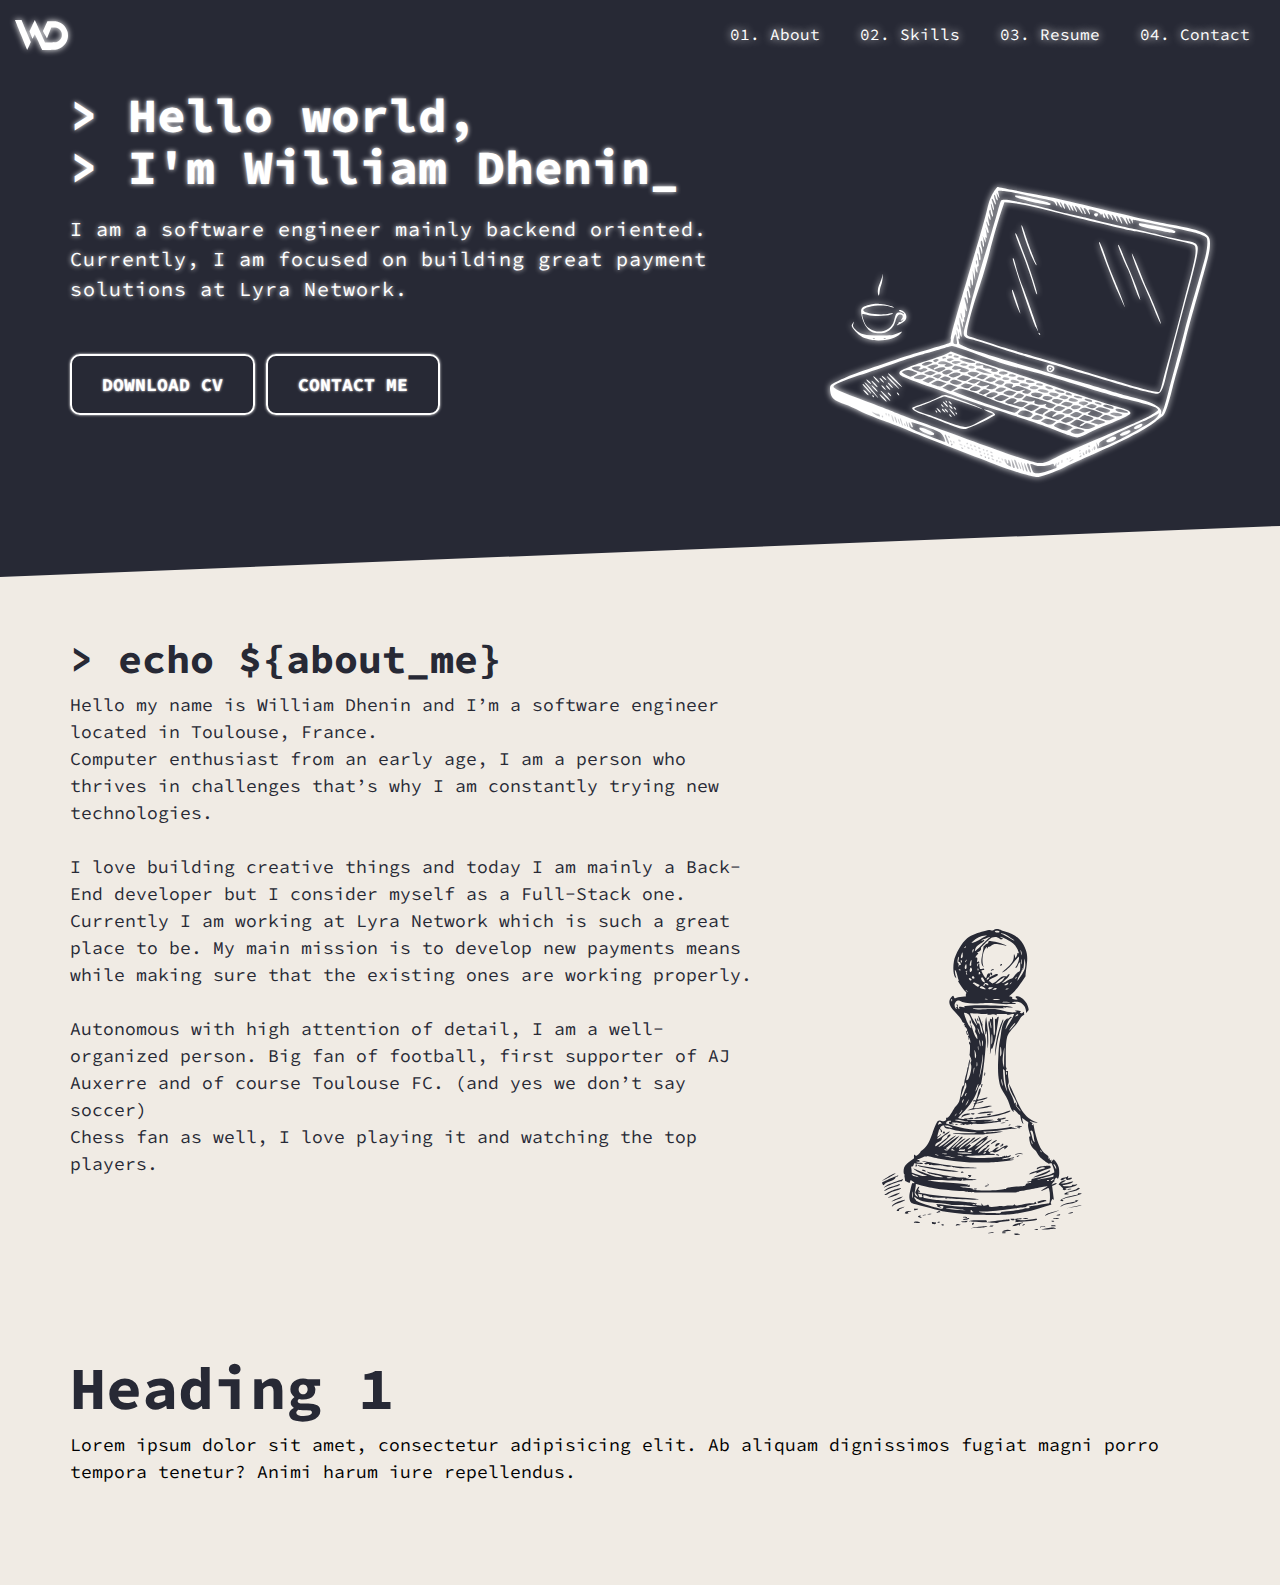
==== index.html @ f94aff94 "First commit" ====
<!doctype html>
<html lang="en">
<head>
    <meta charset="UTF-8">
    <meta name="viewport"
          content="width=device-width, user-scalable=no, initial-scale=1.0, maximum-scale=1.0, minimum-scale=1.0">
    <meta http-equiv="X-UA-Compatible" content="ie=edge">
    <title>Document</title>
    <link rel="stylesheet" href="css/normalize.css">
    <link rel="stylesheet" href="css/styles.css">
    <link rel="preconnect" href="https://fonts.googleapis.com">
    <link rel="preconnect" href="https://fonts.gstatic.com" crossorigin>
    <link href="https://fonts.googleapis.com/css2?family=Source+Code+Pro:ital,wght@0,400;0,700;1,300&display=swap"
          rel="stylesheet">
</head>
<body>
<header>
    <nav class="nav collapsible">
        <a aria-label="WD" class="nav__brand" href="/">
            <img class="logo logo--white" src="images/logo.svg" alt=""/>
        </a>
        <img class="icon icon--white nav__toggler" src="images/menu.svg" alt=""/>
        <ul class="list nav__list collapsible__content">
            <li class="nav__item">
                <a target="_blank" href="#">01. About</a>
            </li>
            <li class="nav__item">
                <a target="_blank" href="#">02. Skills</a>
            </li>
            <li class="nav__item">
                <a target="_blank" href="#">03. Resume</a>
            </li>
            <li class="nav__item">
                <a target="_blank" href="#">04. Contact</a>
            </li>
        </ul>
    </nav>
</header>
<section class="block block--dark block--skewed-left hero">
    <div class="container grid grid--1x2">
        <header class="block__header hero__content">
            <h2 class="block__heading">> Hello world, <br> > I'm William Dhenin_</h2>
            <p class="hero__tagline">I am a software engineer mainly backend oriented.
                Currently, I am focused on building great payment solutions at Lyra Network.</p>
            <a href="" class="btn btn--primary">Download CV</a>
            <a href="" class="btn btn--primary">Contact Me</a>
        </header>
        <img class="hero__image" src="images/computer.svg" alt="">
    </div>
</section>

<section class="block about">
    <div class="container grid grid--1x2">
        <header class="block__header about__content">
            <h3 class="block__heading">> echo ${about_me}</h3>
            <p class="about__text">Hello my name is William Dhenin and I’m a software engineer located in Toulouse,
                France.<br>Computer enthusiast from an early age, I am a person who thrives in challenges that’s why I am
                constantly trying new technologies. <br><br> I love building creative things and today I am mainly a
                Back-End developer but I consider myself as a Full-Stack one.<br>Currently I am working at Lyra Network
                which is such a great place to be. My main mission is to develop new payments means while making sure
                that the existing ones are working properly. <br><br>Autonomous with high attention of detail, I am a
                well-organized person. Big fan of football, first supporter of AJ Auxerre and of course Toulouse FC.
                (and yes we don’t say soccer)<br>Chess fan as well, I love playing it and watching the top players.</p>
        </header>
        <img class="about__image" src="images/chess.svg" alt="">
    </div>
</section>
<section class="block">
    <div class="container">
        <header class="block__header">
            <h1 class="block__heading">Heading 1</h1>
            <p>Lorem ipsum dolor sit amet, consectetur adipisicing elit. Ab aliquam dignissimos fugiat magni porro
                tempora
                tenetur? Animi harum iure repellendus.
            </p>
        </header>
    </div>
</section>
<script src="js/main.js"></script>
</body>
</html>
---- css/styles.css ----
:root {
    --color-primary: #272935;
    --color-secondary: #f0ebe4;
}

html {
    font-size: 62.5%

}

*,*::after, *::before {
    box-sizing: border-box;
}

body {
    font-family: 'Source Code Pro', Arial, Helvetica, sans-serif;
    font-size: 1.8rem;
    line-height: 1.5;
    background-color: var(--color-secondary);
}

h1,
h2,
h3,
h4{
    margin-bottom: 1rem;
    color: var(--color-primary);
    line-height: 1.1;
}

h1 {
    font-size: 5.5rem;

}

h2 {
    font-size: 4.8rem;
}

h3 {
    font-size: 4rem;
}

h4 {
    font-size: 2.6rem
}

.heading--secondary {
    color: white;
}

p {
    margin-top: 0;
}

@media screen and (min-width: 1024px) {
    body {
        font-size: 1.8rem;
    }

    h1 {
        font-size: 6rem;
    }

    h2 {
        font-size: 4.8rem;
    }

    h3 {
        font-size: 4rem;
    }

    h4 {
        font-size: 2.4rem
    }
}


/* Badges */
.badge {
    border-radius: 20px;
    font-size: 1.6rem;
    padding: 0.2rem 1rem;
    white-space: nowrap;
}

.badge--primary {
    background: var(--color-primary);
    color: white;
    text-shadow: #FFFFFF 0 0 0.15em;
}

@media screen and (min-width: 1024px) {
    .badge {
        font-size: 1.4rem;
    }
}

/* Button */
.btn {
    border-radius: 10px;
    border: 2px solid white;
    font-size: 1.8rem;
    font-weight: 700;
    padding: 1.5rem 3rem;
    text-align: center;
    text-transform: uppercase;
    transition: background-color 0.3s;
    white-space: nowrap;
    display: inline-block;
}

.btn--primary{
    background-color: transparent;
    box-shadow: #FFFFFF 0 0 0.15em;
    color: white;
    text-shadow: #FFFFFF 0 0 0.15em;
}

.btn--primary:hover {
    background-color: white;
    color: var(--color-primary);
}

.btn--block {
    width: 100%;
    display: inline-block;
    margin-top: 1rem;
}


/* Cards */
.card {
    border-radius: 7px;
    box-shadow: 0 0 20px 2px lightgray;
    background-color: rgba(201, 200, 199, 0.63);
}
.card__header {
    display: flex;
    justify-content: space-between;
    flex-wrap: wrap;
}
.card__header, .card__footer {
    padding: 1rem 2rem;
}

.card__title::before {
    content: "@";
}

.card__title {
    margin: 0;
}

.card__subtitle {
    font-size: 1.5rem;
    font-style: italic;
}

.card__body{
    color: var(--color-primary);
    font-size: 1.5rem;
    padding : 0 2rem;
}

.card__footer {
    color: var(--color-primary);
    font-size: 1.4rem;
    font-weight: 700;
}

/* Skills */

.skill__bar {
    width: 100%; /* Full width */
    background-color: #ddd; /* Grey background */
    height: 10px;
}
.skill__bar--java {
    height: 10px;
    width: 90%;
    background-color: #04AA6D;
}

/* Blocks */
.block{
    --padding-vertical: 6rem;
    padding: var(--padding-vertical) 2rem;
}

.block__header {
    text-align: left;
    margin-bottom: 4rem;
}
.block__heading{
    margin-top: 0;
}

.block--dark{
    background: var(--color-primary);
    text-shadow: #FFFFFF 0 0 0.3em;
    box-shadow: #FFFFFF 0 0 0.3em;
    color: white;
}

.block--dark .block__heading {
    color: white;
}

.block--skewed-right {
    padding-bottom: calc(var(--padding-vertical) + 4rem);
    clip-path: polygon(0% 0%, 100% 0%, 100% 100%, 0% 80%);
}

.block--skewed-left {
    padding-bottom: calc(var(--padding-vertical) + 4rem);
    clip-path: polygon(0% 0%, 100% 0%, 100% 80%, 0% 100%);
}

.container {
    max-width: 1140px;
    margin: 0 auto;
}

/* Grids */

.grid {
    display: grid;
}

@media screen and (min-width: 768px) {
    .grid--1x2 {
        grid-template-columns: 1fr 1fr;
    }
}


/* Collapsibles */

.collapsible__header {
    display: flex;
    justify-content: space-between;
}

.collapsible__heading {
    margin-top: 0;
    font-size: 3rem;
}

.collapsible__chevron {
    transform: rotate(-90deg);
    transition: transform 0.3s;
}

.collapsible__content {
    max-height: 0;
    overflow: hidden;
    opacity: 0;
    transition: all 0.3s;
}

.collapsible--expanded .collapsible__chevron {
    transform: rotate(0);
}

.collapsible--expanded .collapsible__content {
    max-height: 100%;
    opacity: 1;
}

/* Lists */

.list {
    list-style: none;
    padding-left: 0;
}

.list--inline .list__item {
    display: inline-block;
    margin-right: 2rem;
}

/* Links */

a {
    text-decoration: none;

}

/* Logo */

.logo {
    padding: 5px;
    height: 40px;
}

/* Icons */

.icon {
    width: 40px;
    height: 40px;
}

.icon--white, .logo--white{
    filter: brightness(0) invert(1) drop-shadow(0px 0px 3px #FFFFFF);
}

/* Navigation Bar */
.nav{
    background: var(--color-primary);
    display: flex;
    justify-content: space-between;
    flex-wrap: wrap;
    padding: 1rem;
    align-items: center;
    text-shadow: #FFFFFF 0 0 0.5em;
}
.nav__list {
    width: 100%;
    margin: 0;
}

.nav__item {
    padding: 0.5rem 2rem;
    border-bottom: 1px solid grey;
}

.nav__item:last-of-type {
    border-bottom: none;
}

.nav__item>a {
    color: #fff;
    transition: color 0.3s;
}

.nav__item>a:hover {
    color: #d2d0db;
}

.nav__toggler {
    transition: box-shadow 0.15s;
}

.nav.collapsible--expanded .nav__toggler {
    opacity: 1;
}

.nav__brand {
    transform: translateY(5px);
    width: 150px;
}

@media screen and (min-width: 768px) {
    .nav__toggler {
        display: none;
    }
    .nav__list {
        width: auto;
        display: flex;
        font-size: 1.6rem;
        max-height: 100%;
        opacity: 1;
    }
    .nav__item {
        border: 0;
    }
}

/* Hero */
.hero {
    clip-path: polygon(0% 0%, 100% 0%, 100% 90%, 0% 100%);
}

.hero__tagline {
    font-size: 2rem;
    letter-spacing: 1px;
    margin: 2rem 0 5rem;
}
.hero__image{
    width: 100%;
    margin-top: 12rem;
    filter: brightness(0) invert(1) drop-shadow(0px 0px 3px #FFFFFF);
}

@media screen and (min-width: 768px) {
    .hero{
        padding-top: 0;
    }

    .hero__content {
        text-align: left;
        align-self:  center;
    }

    .hero .grid--1x2 {
        grid-template-columns: 2fr 1fr;
    }
}

/* About me */

.about {
    color: var(--color-primary);
}
.about__image{
    max-width: 200px;
   align-self: end;
    filter: invert(13%) sepia(24%) saturate(534%) hue-rotate(193deg) brightness(94%) contrast(91%);
    justify-self: center;
}


@media screen and (min-width: 768px) {

    .about .grid--1x2 {
        grid-template-rows: auto;
        grid-template-columns: 60% 1fr;
    }
}
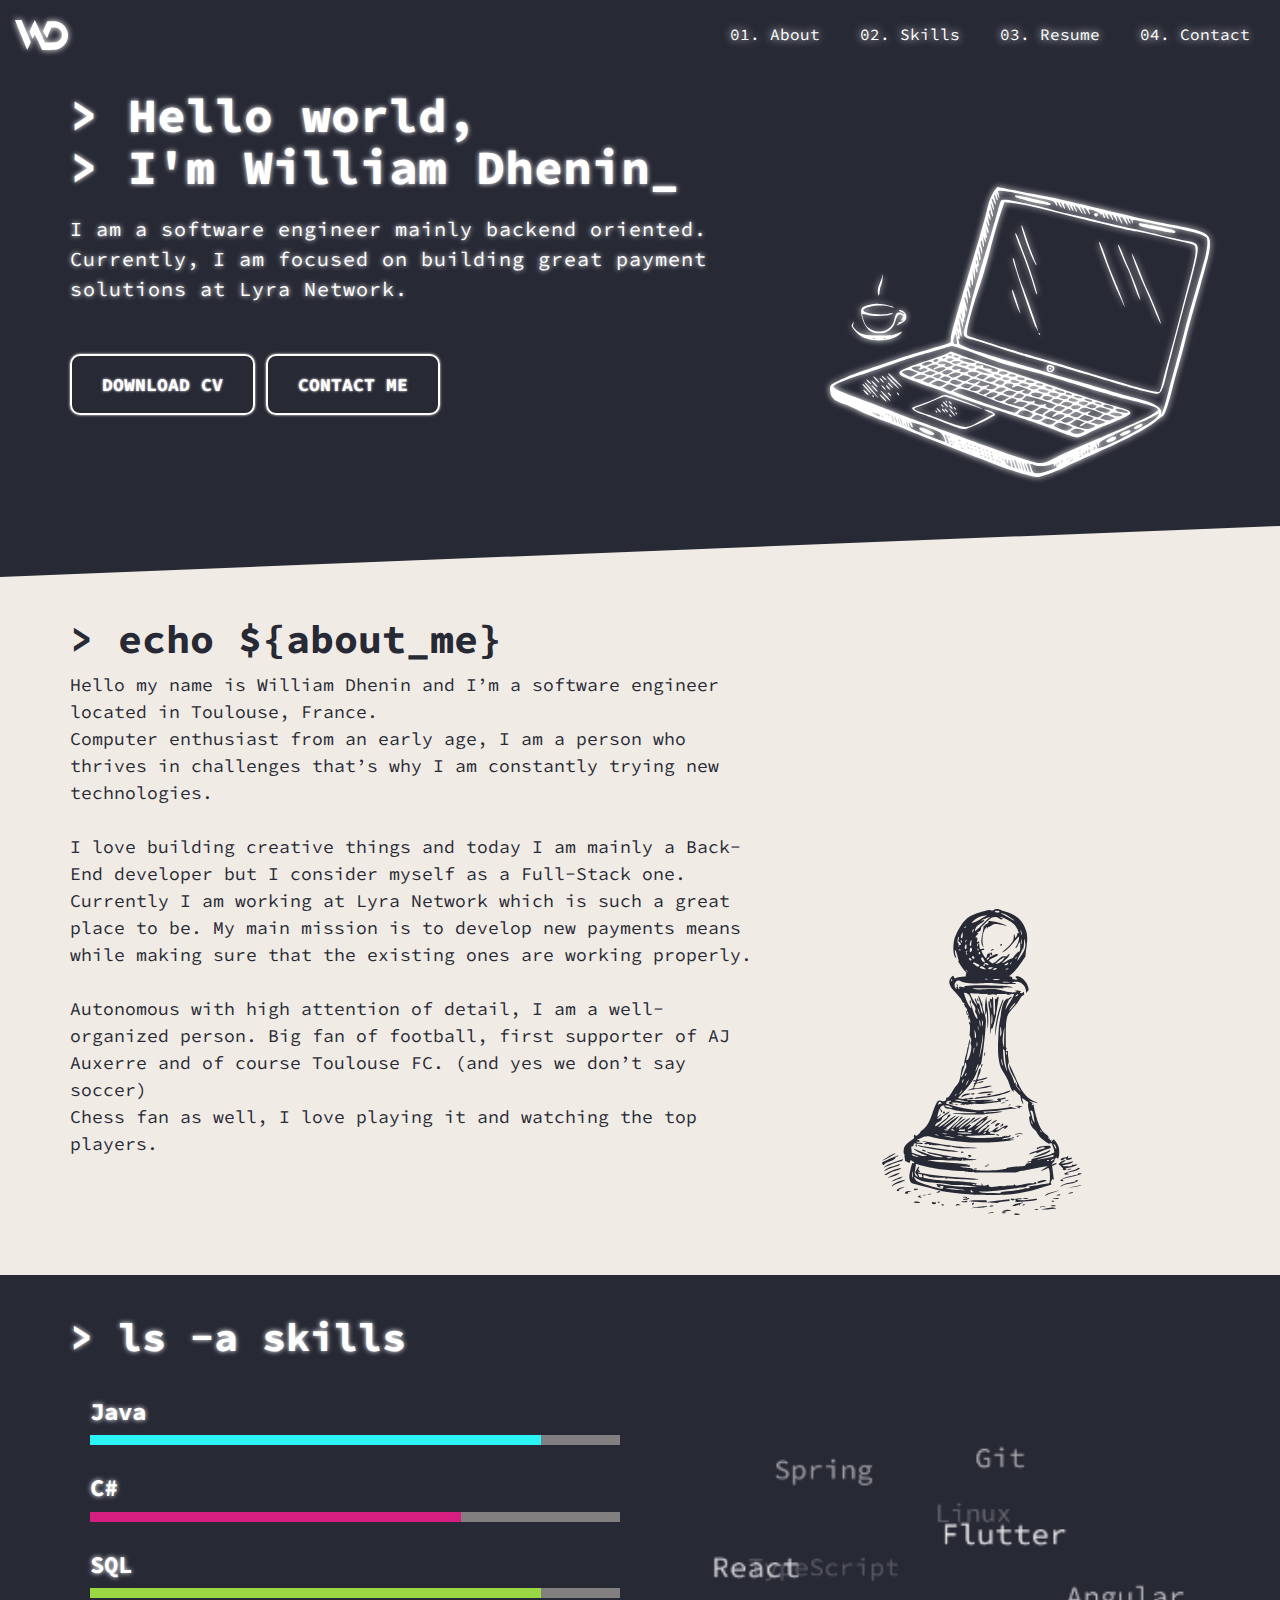
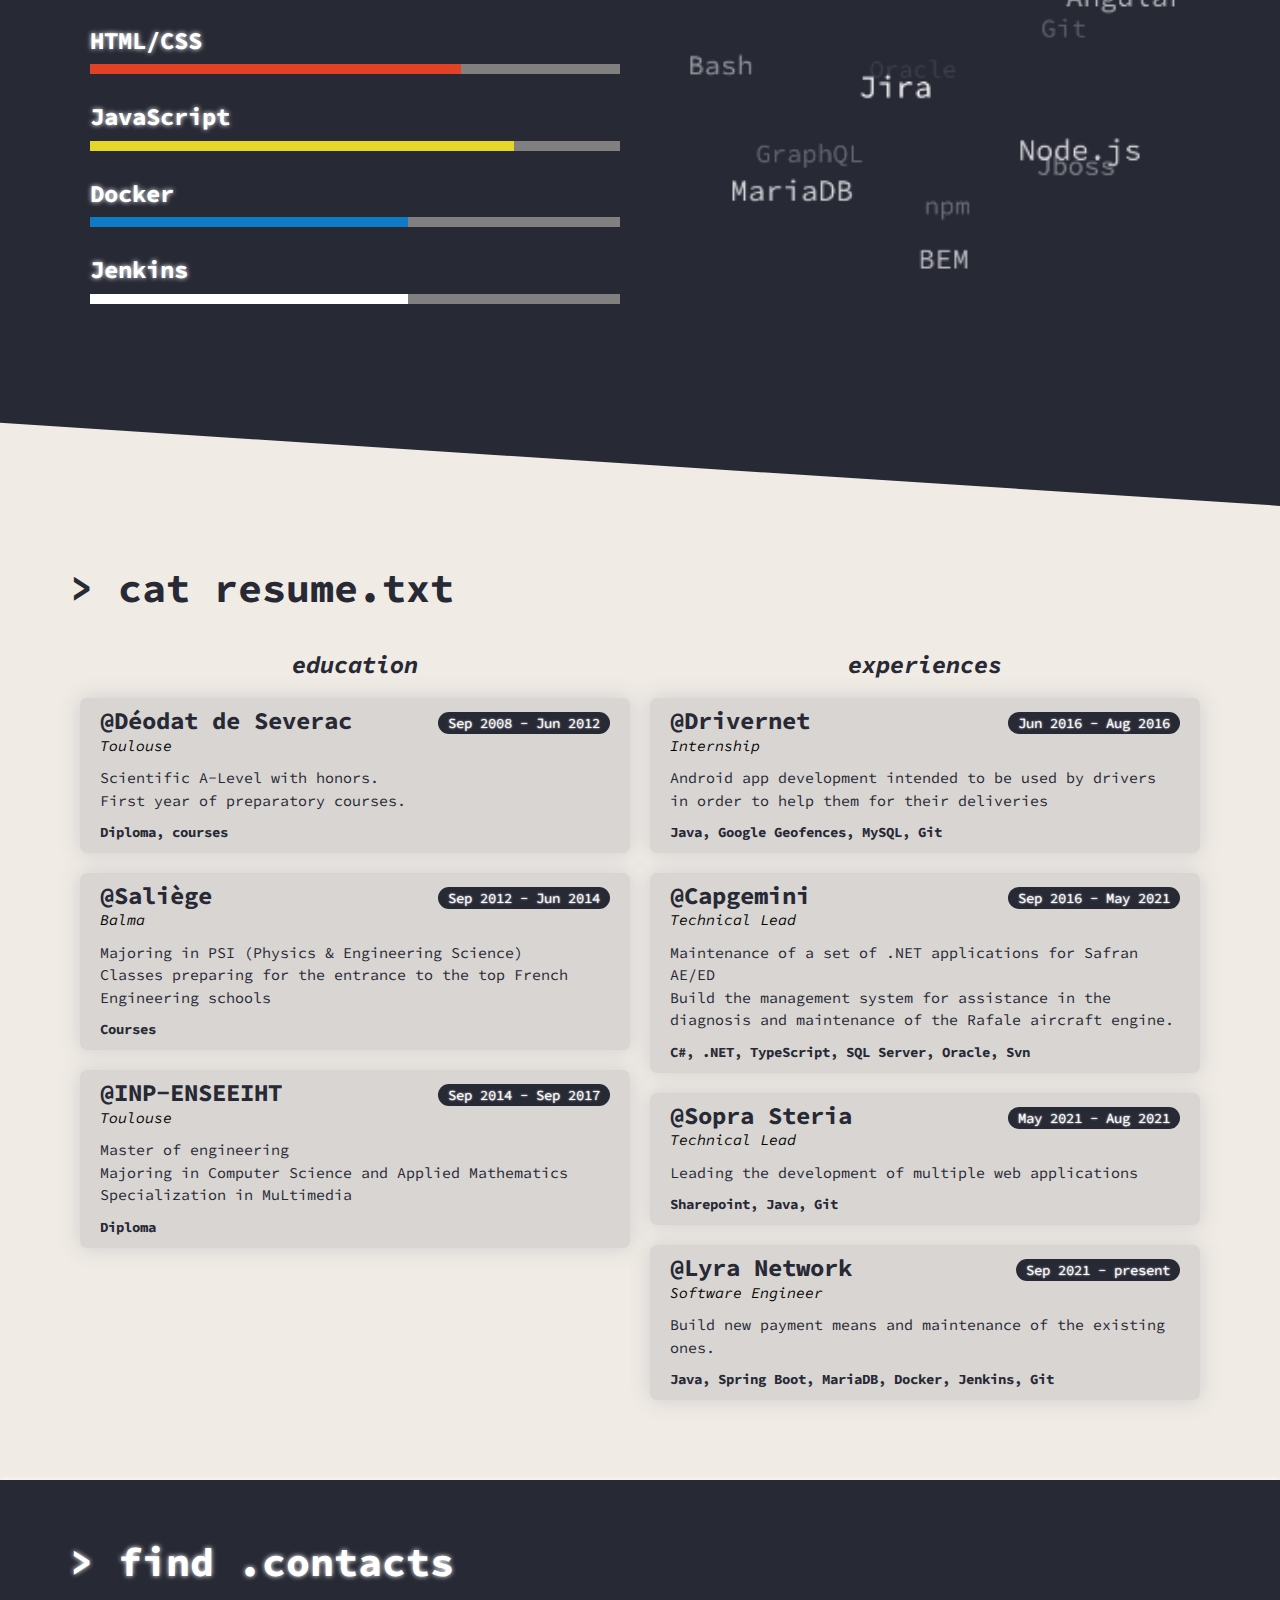
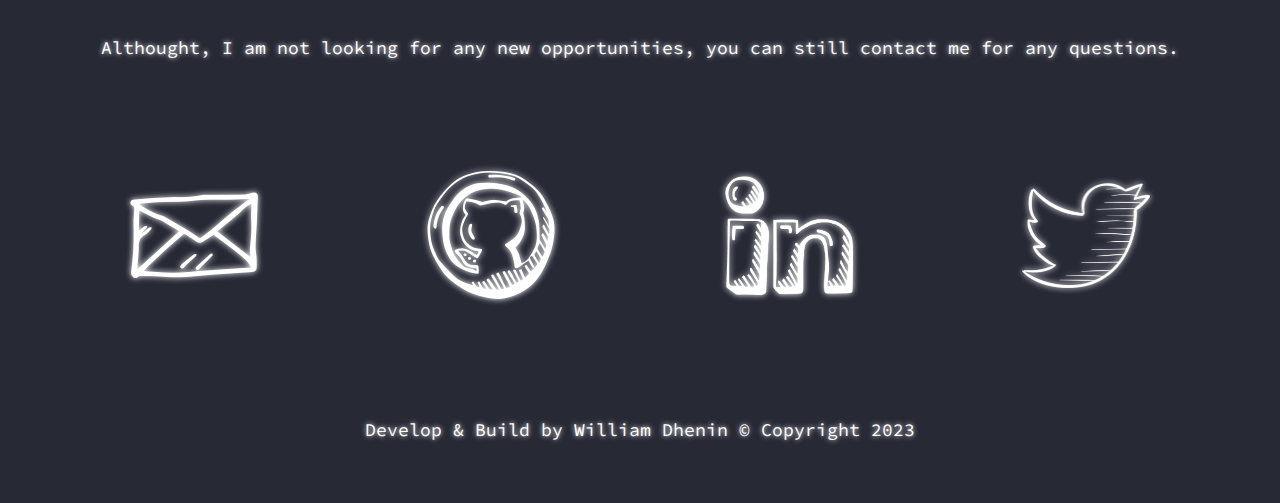
==== commit f6cfc816: "In progress" ====
--- a/index.html
+++ b/index.html
@@ -5,7 +5,12 @@
     <meta name="viewport"
           content="width=device-width, user-scalable=no, initial-scale=1.0, maximum-scale=1.0, minimum-scale=1.0">
     <meta http-equiv="X-UA-Compatible" content="ie=edge">
-    <title>Document</title>
+    <title>William Dhenin</title>
+    <link rel="apple-touch-icon" sizes="180x180" href="images/favicon/apple-touch-icon.png">
+    <link rel="icon" type="image/png" sizes="32x32" href="images/favicon/favicon-32x32.png">
+    <link rel="icon" type="image/png" sizes="16x16" href="images/favicon/favicon-16x16.png">
+    <link rel="manifest" href="images/favicon/site.webmanifest">
+    <link rel="mask-icon" href="images/favicon/safari-pinned-tab.svg" color="#5bbad5">
     <link rel="stylesheet" href="css/normalize.css">
     <link rel="stylesheet" href="css/styles.css">
     <link rel="preconnect" href="https://fonts.googleapis.com">
@@ -22,16 +27,16 @@
         <img class="icon icon--white nav__toggler" src="images/menu.svg" alt=""/>
         <ul class="list nav__list collapsible__content">
             <li class="nav__item">
-                <a target="_blank" href="#">01. About</a>
+                <a href="#about">01. About</a>
             </li>
             <li class="nav__item">
-                <a target="_blank" href="#">02. Skills</a>
+                <a href="#skill">02. Skills</a>
             </li>
             <li class="nav__item">
-                <a target="_blank" href="#">03. Resume</a>
+                <a href="#resume">03. Resume</a>
             </li>
             <li class="nav__item">
-                <a target="_blank" href="#">04. Contact</a>
+                <a href="#contact">04. Contact</a>
             </li>
         </ul>
     </nav>
@@ -42,14 +47,14 @@
             <h2 class="block__heading">> Hello world, <br> > I'm William Dhenin_</h2>
             <p class="hero__tagline">I am a software engineer mainly backend oriented.
                 Currently, I am focused on building great payment solutions at Lyra Network.</p>
-            <a href="" class="btn btn--primary">Download CV</a>
-            <a href="" class="btn btn--primary">Contact Me</a>
+            <a href="assets/resume.pdf" class="btn btn--primary"  target="_blank">Download CV</a>
+            <a href="#contact" class="btn btn--primary">Contact Me</a>
         </header>
         <img class="hero__image" src="images/computer.svg" alt="">
     </div>
 </section>
 
-<section class="block about">
+<section id="about" class="block about">
     <div class="container grid grid--1x2">
         <header class="block__header about__content">
             <h3 class="block__heading">> echo ${about_me}</h3>
@@ -65,17 +70,324 @@
         <img class="about__image" src="images/chess.svg" alt="">
     </div>
 </section>
-<section class="block">
+<section id="skill" class="block block--dark block--skewed-right skill">
     <div class="container">
-        <header class="block__header">
-            <h1 class="block__heading">Heading 1</h1>
-            <p>Lorem ipsum dolor sit amet, consectetur adipisicing elit. Ab aliquam dignissimos fugiat magni porro
-                tempora
-                tenetur? Animi harum iure repellendus.
-            </p>
-        </header>
+        <header>
+            <h3 class="block__heading">> ls -a skills</h3>
+        </header>
+        <div class="grid grid--1x2">
+            <div class="skill__content">
+                <div class="skill__item">
+                    <header class="skill__header"><h4>Java</h4></header>
+                    <div class="skill__bar">
+                        <div class="skill__bar--java"></div>
+                    </div>
+                </div>
+                <div class="skill__item">
+                    <header class="skill__header"><h4>C#</h4></header>
+                    <div class="skill__bar">
+                        <div class="skill__bar--net"></div>
+                    </div>
+                </div>
+                <div class="skill__item">
+                    <header class="skill__header"><h4>SQL</h4></header>
+                    <div class="skill__bar">
+                        <div class="skill__bar--sql"></div>
+                    </div>
+                </div>
+                <div class="skill__item">
+                    <header class="skill__header"><h4>HTML/CSS</h4></header>
+                    <div class="skill__bar">
+                        <div class="skill__bar--html"></div>
+                    </div>
+                </div>
+                <div class="skill__item">
+                    <header class="skill__header"><h4>JavaScript</h4></header>
+                    <div class="skill__bar">
+                        <div class="skill__bar--js"></div>
+                    </div>
+                </div>
+                <div class="skill__item">
+                    <header class="skill__header"><h4>Docker</h4></header>
+                    <div class="skill__bar">
+                        <div class="skill__bar--docker"></div>
+                    </div>
+                </div>
+                <div class="skill__item">
+                    <header class="skill__header"><h4>Jenkins</h4></header>
+                    <div class="skill__bar">
+                        <div class="skill__bar--jenkins"></div>
+                    </div>
+                </div>
+            </div>
+            <div class="skill__cloud">
+                <canvas id="skill__canvas" width="300" height="300"> </canvas>
+                <div id="tags">
+                    <ul>
+                        <li><a href="#" >Git</a></li>
+                        <li><a href="#" >Spring</a></li>
+                        <li><a href="#" >Flutter</a></li>
+                        <li><a href="#" >Linux</a></li>
+                        <li><a href="#" >React</a></li>
+                        <li><a href="#" >Angular</a></li>
+                        <li><a href="#" >TypeScript</a></li>
+                        <li><a href="#" >Jira</a></li>
+                        <li><a href="#" >Git</a></li>
+                        <li><a href="#" >Bash</a></li>
+                        <li><a href="#" >Node.js</a></li>
+                        <li><a href="#" >Oracle</a></li>
+                        <li><a href="#" >MariaDB</a></li>
+                        <li><a href="#" >Jboss</a></li>
+                        <li><a href="#" >GraphQL</a></li>
+                        <li><a href="#" >BEM</a></li>
+                        <li><a href="#" >npm</a></li>
+                    </ul>
+                </div>
+            </div>
+        </div>
+
+    </div>
+</section>
+
+<section id="resume" class="block resume">
+    <div class="container">
+        <header>
+            <h3 class="block__heading">> cat resume.txt</h3>
+        </header>
+        <div class="grid grid--1x2">
+            <div class="resume__education">
+                <h4 class="resume__header">education</h4>
+                <div class="card">
+                    <header class="card__header">
+                        <div class="card__header__left">
+                            <h4 class="card__title">Déodat de Severac
+                            </h4>
+                            <div class="card__subtitle">
+                                Toulouse
+                            </div>
+                        </div>
+                        <div class="card__header__right">
+                            <div class="card__badge">
+                        <span class="badge badge--primary">
+                            Sep 2008 - Jun 2012
+                        </span>
+                            </div>
+                        </div>
+                    </header>
+                    <div class="card__body">
+                        Scientific A-Level with honors.<br>
+                        First year of preparatory courses.
+                    </div>
+                    <div class="card__footer">
+                        Diploma, courses
+                    </div>
+                </div>
+                <div class="card">
+                    <header class="card__header">
+                        <div class="card__header__left">
+                            <h4 class="card__title">Saliège
+                            </h4>
+                            <div class="card__subtitle">
+                                Balma
+                            </div>
+                        </div>
+                        <div class="card__header__right">
+                            <div class="card__badge">
+                        <span class="badge badge--primary">
+                            Sep 2012 - Jun 2014
+                        </span>
+                            </div>
+                        </div>
+                    </header>
+                    <div class="card__body">
+                        Majoring in PSI (Physics & Engineering Science)<br>
+                        Classes preparing for the entrance to the top French Engineering schools
+                    </div>
+                    <div class="card__footer">
+                        Courses
+                    </div>
+                </div>
+                <div class="card">
+                    <header class="card__header">
+                        <div class="card__header__left">
+                            <h4 class="card__title">INP-ENSEEIHT
+                            </h4>
+                            <div class="card__subtitle">
+                                Toulouse
+                            </div>
+                        </div>
+                        <div class="card__header__right">
+                            <div class="card__badge">
+                        <span class="badge badge--primary">
+                            Sep 2014 - Sep 2017
+                        </span>
+                            </div>
+                        </div>
+                    </header>
+                    <div class="card__body">
+                        Master of engineering<br>
+                        Majoring in Computer Science and Applied Mathematics<br>
+                        Specialization in MuLtimedia
+                    </div>
+                    <div class="card__footer">
+                        Diploma
+                    </div>
+                </div>
+            </div>
+            <div class="resume__experience">
+                <h4 class="resume__header">experiences</h4>
+                <div class="card">
+                    <header class="card__header">
+                        <div class="card__header__left">
+                            <h4 class="card__title">Drivernet
+                            </h4>
+                            <div class="card__subtitle">
+                                Internship
+                            </div>
+                        </div>
+                        <div class="card__header__right">
+                            <div class="card__badge">
+                            <span class="badge badge--primary">
+                                Jun 2016 - Aug 2016
+                            </span>
+                            </div>
+                        </div>
+                    </header>
+                    <div class="card__body">
+                        Android app development intended to be used by drivers in order to help them for their deliveries
+                    </div>
+                    <div class="card__footer">
+                        Java, Google Geofences, MySQL, Git
+                    </div>
+                </div>
+                <div class="card">
+                    <header class="card__header">
+                        <div class="card__header__left">
+                            <h4 class="card__title">Capgemini
+                            </h4>
+                            <div class="card__subtitle">
+                                Technical Lead
+                            </div>
+                        </div>
+                        <div class="card__header__right">
+                            <div class="card__badge">
+                            <span class="badge badge--primary">
+                                Sep 2016 - May 2021
+                            </span>
+                            </div>
+                        </div>
+                    </header>
+                    <div class="card__body">
+                        Maintenance of a set of .NET applications for Safran AE/ED <br>
+                        Build the management system for assistance in the diagnosis and maintenance of the Rafale aircraft engine.
+                    </div>
+                    <div class="card__footer">
+                       C#, .NET, TypeScript, SQL Server, Oracle, Svn
+                    </div>
+                </div>
+                <div class="card">
+                    <header class="card__header">
+                        <div class="card__header__left">
+                            <h4 class="card__title">Sopra Steria
+                            </h4>
+                            <div class="card__subtitle">
+                                Technical Lead
+                            </div>
+                        </div>
+                        <div class="card__header__right">
+                            <div class="card__badge">
+                            <span class="badge badge--primary">
+                                May 2021 - Aug 2021
+                            </span>
+                            </div>
+                        </div>
+                    </header>
+                    <div class="card__body">
+                        Leading the development of multiple web applications
+                    </div>
+                    <div class="card__footer">
+                        Sharepoint, Java, Git
+                    </div>
+                </div>
+                <div class="card">
+                    <header class="card__header">
+                        <div class="card__header__left">
+                            <h4 class="card__title">Lyra Network
+                            </h4>
+                            <div class="card__subtitle">
+                                Software Engineer
+                            </div>
+                        </div>
+                        <div class="card__header__right">
+                            <div class="card__badge">
+                            <span class="badge badge--primary">
+                                Sep 2021 - present
+                            </span>
+                            </div>
+                        </div>
+                    </header>
+                    <div class="card__body">
+                       Build new payment means and maintenance of the existing ones.
+                    </div>
+                    <div class="card__footer">
+                        Java, Spring Boot, MariaDB, Docker, Jenkins, Git
+                    </div>
+                </div>
+            </div>
+        </div>
+    </div>
+</section>
+<section id="contact" class="block block--dark contact">
+    <div class="container">
+        <header class="contact__header">
+            <h3 class="block__heading">> find .contacts</h3>
+        </header>
+        <div class="contact__content">
+            Althought, I am not looking for any new opportunities, you can still contact me for any questions.
+
+            <div class="contact__icon">
+                <div class="icon__item">
+                    <img class="icon__image" src="images/contact/mail.png" alt="">
+                </div>
+                <div class="icon__item">
+                    <img class="icon__image" src="images/contact/github.png" alt="">
+                </div>
+                <div class="icon__item">
+                    <img class="icon__image" src="images/contact/linkedin.png" alt="">
+                </div>
+                <div class="icon__item">
+                    <img class="icon__image" src="images/contact/twitter.png" alt="">
+                </div>
+            </div>
+        </div>
+        <footer class="contact__footer">
+            Develop & Build by William Dhenin © Copyright 2023
+        </footer>
     </div>
 </section>
 <script src="js/main.js"></script>
+<script src="js/tagcanvas.min.js"></script>
+<script>
+    window.onload = function() {
+        try {
+            TagCanvas.Start('skill__canvas','tags',{
+                textFont: 'Source Code Pro, Arial',
+                textColour: '#FFF',
+                reverse: true,
+                initial: [0.4,-0.3],
+                depth: 0.3,
+                minSpeed: 0.02,
+                maxSpeed: 0.02,
+                wheelZoom: false,
+                noSelect: true,
+                noMouse: true
+            });
+        } catch(e) {
+            // something went wrong, hide the canvas container
+            document.getElementsByClassName('skill__cloud').style.display = 'none';
+        }
+    };
+
+</script>
 </body>
 </html>--- a/css/styles.css
+++ b/css/styles.css
@@ -134,6 +134,7 @@
     border-radius: 7px;
     box-shadow: 0 0 20px 2px lightgray;
     background-color: rgba(201, 200, 199, 0.63);
+    margin: 2rem 1rem;
 }
 .card__header {
     display: flex;
@@ -167,19 +168,6 @@
     color: var(--color-primary);
     font-size: 1.4rem;
     font-weight: 700;
-}
-
-/* Skills */
-
-.skill__bar {
-    width: 100%; /* Full width */
-    background-color: #ddd; /* Grey background */
-    height: 10px;
-}
-.skill__bar--java {
-    height: 10px;
-    width: 90%;
-    background-color: #04AA6D;
 }
 
 /* Blocks */
@@ -208,7 +196,7 @@
 }
 
 .block--skewed-right {
-    padding-bottom: calc(var(--padding-vertical) + 4rem);
+    padding-bottom: calc(var(--padding-vertical) + 10rem);
     clip-path: polygon(0% 0%, 100% 0%, 100% 100%, 0% 80%);
 }
 
@@ -377,6 +365,7 @@
     letter-spacing: 1px;
     margin: 2rem 0 5rem;
 }
+
 .hero__image{
     width: 100%;
     margin-top: 12rem;
@@ -402,10 +391,11 @@
 
 .about {
     color: var(--color-primary);
+    padding-top:  4rem;
 }
 .about__image{
     max-width: 200px;
-   align-self: end;
+    align-self: end;
     filter: invert(13%) sepia(24%) saturate(534%) hue-rotate(193deg) brightness(94%) contrast(91%);
     justify-self: center;
 }
@@ -417,4 +407,119 @@
         grid-template-rows: auto;
         grid-template-columns: 60% 1fr;
     }
+}
+
+
+/* Skills */
+
+.skill {
+    clip-path: polygon(0% 0%, 100% 0%, 100% 100%, 0% 90%);
+}
+
+
+.skill__content {
+    padding: 0 2rem;
+}
+
+.skill__item h4 {
+    color : white;
+    margin-top: 3rem;
+}
+
+
+
+.skill__bar {
+    width: 100%; /* Full width */
+    background-color: #817f7f; /* Grey background */
+    height: 10px;
+}
+.skill__bar--java {
+    height: 10px;
+    width: 85%;
+    background-color: #2bf5f5;
+}
+.skill__bar--net {
+    height: 10px;
+    width: 70%;
+    background-color: #d51e80;
+}
+.skill__bar--sql {
+    height: 10px;
+    width: 85%;
+    background-color: #9ad944;
+}
+.skill__bar--html {
+    height: 10px;
+    width: 70%;
+    background-color: #e14124;
+}
+.skill__bar--js {
+    height: 10px;
+    width: 80%;
+    background-color: #e5d627;
+}
+.skill__bar--docker {
+    height: 10px;
+    width: 60%;
+    background-color: #0f7bc7;
+}
+.skill__bar--jenkins {
+    height: 10px;
+    width: 60%;
+    background-color: #ffffff;
+}
+
+
+#skill__canvas {
+    width: 100%;
+}
+
+
+.skill__cloud {
+    padding: 1rem;
+    align-self: center;
+}
+
+@media screen and (min-width: 768px) {
+    .skill{
+        padding-top: 4rem;
+    }
+
+    .skill__content {
+        text-align: left;
+    }
+}
+
+
+/* Resume */
+.resume__header {
+text-align: center;
+font-style: italic;
+}
+
+/* Contact */
+.contact__header {
+    margin-bottom: 5rem;
+
+}
+
+
+.contact__content, .contact__footer{
+    text-align: center;
+}
+
+.contact__icon{
+    display: flex;
+    justify-content: space-between;
+    flex-wrap: wrap;
+    padding: 0 5rem;
+    margin: 10rem auto;
+    align-items: center;
+    text-shadow: #FFFFFF 0 0 0.5em;
+}
+
+.icon__image{
+    width: 128px;
+    margin: 1rem;
+    filter: brightness(0) invert(1) drop-shadow(0px 0px 3px #FFFFFF);
 }